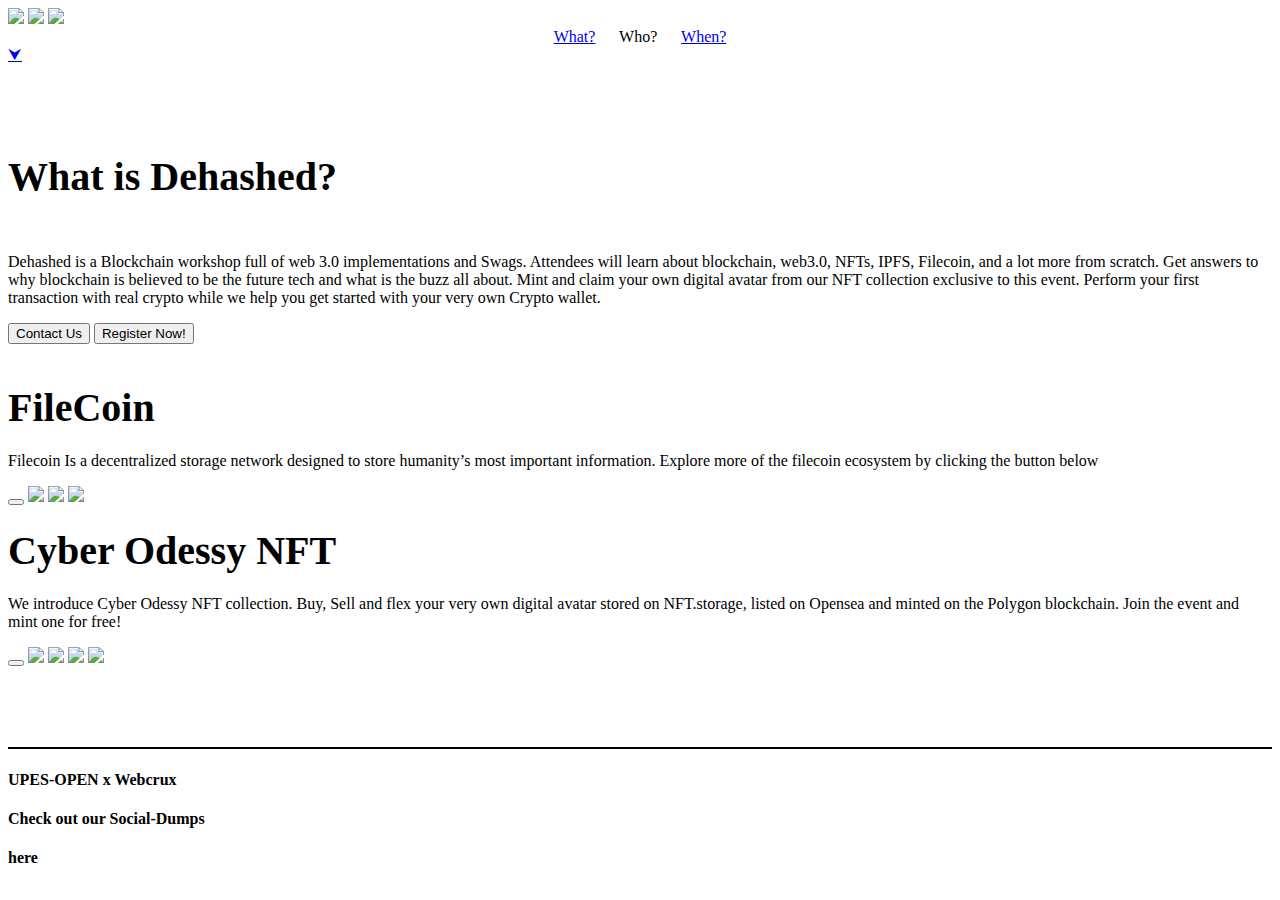
==== Home and when/index.html @ 9d35557b "Create index.html" ====
<!DOCTYPE html>
<html>
<head>
  <link rel="preconnect" href="https://fonts.googleapis.com">
<link rel="preconnect" href="https://fonts.gstatic.com" crossorigin>
<link href="https://fonts.googleapis.com/css2?family=Josefin+Sans:ital,wght@0,100;0,200;0,300;0,400;0,500;0,600;0,700;1,100;1,200;1,300;1,400;1,500;1,600;1,700&display=swap" rel="stylesheet">
<meta name="viewport" content="width=device-width, initial-scale=1">
<link rel="stylesheet" href="style.css">

</head>
<body>
<!-- <h1 class="heading" style="text-align: center;" >Dehashed</h1> -->
<img id="dehashed" src="Dehashed.png">
<img id="tape1" src="tape1.png">
<img id="tape2" src ="tape2.png">
<div class="nav" style="text-align: center;">
    <a class="f1" href="index1.html">What?</a> 
    &nbsp;&nbsp;&nbsp;&nbsp;
    <a class="f2">Who?</a>
    &nbsp;&nbsp;&nbsp;&nbsp;
    <a class="f3" href="when.html">When?</a>



</div>
<a href="#section 2" id="finally" class="lala">&#11167</a>

  
  
<br>
<br>
<br>

<div class="card">
  <div class="container">
    <h4 font = "Red hat display" style="font-size: 40px;"><b>What is Dehashed?</b></h4> 
    <p>Dehashed is a Blockchain workshop full of web 3.0 implementations and Swags. Attendees will learn about blockchain, web3.0, NFTs, IPFS, Filecoin, and a lot more from scratch. Get answers to why blockchain is believed to be the future tech and what is the buzz all about. Mint and claim your own digital avatar from our NFT collection exclusive to this event. Perform your first transaction with real crypto while we help you get started with your very own Crypto wallet.</p> 
    <button type="button" class = "TheGreyOne">Contact Us</button>
    <button type="button" class = "TheRedOne">Register Now!</button>
    
  </div>
</div>


<br>
<div class="leftcard">
    <div class="container">
      <h4><b style="font-size: 40px;">FileCoin</b></h4> 
      <p>Filecoin Is a decentralized storage network designed to store humanity’s most important information. Explore more of the filecoin ecosystem by clicking the button below</p>
      <button type="button" class = "TheRed"></button>
      <img id = "fff" src="fff.png">
      <img id="arrow" src="arrow.png">
      <img id="line" src="line.png">
    
    </div>
  </div>
  
  <div class="rightcard" id="section 2">
    <div class="container">
      <h4><b style="font-size: 40px;">Cyber Odessy NFT</b></h4> 
      <p>We introduce Cyber Odessy NFT collection. Buy, Sell and flex your very own digital avatar stored on NFT.storage, listed on Opensea and minted on the Polygon blockchain. Join the event and mint one for free!</p>
      <button type="button" class = "howMany"></button>
      <img id="arrow1" src="arrow1.png">
      <img id="line1" src="line1.png">
      <img id="square" src="square.png">
      <img id="c" src="c.png">
    </div>
  </div>
  <br>
  <br>
  <br>
  &nbsp;&nbsp;&nbsp;
  <hr size="2px" color="black" id="please">
  <h4 class="sbs" font="red hat display">UPES-OPEN x Webcrux </h4>
  <h4 class="ss">Check out our Social-Dumps </h4>
  <h4 class="sideBYside">here</h4>
  <!-- <h4 class="ss" font="red hat display">Check out our Social-dumps</h4> -->
  <!-- <h4 class="sideBYside" font="red hat display">here</h4> -->
  
  

</body>
</html>
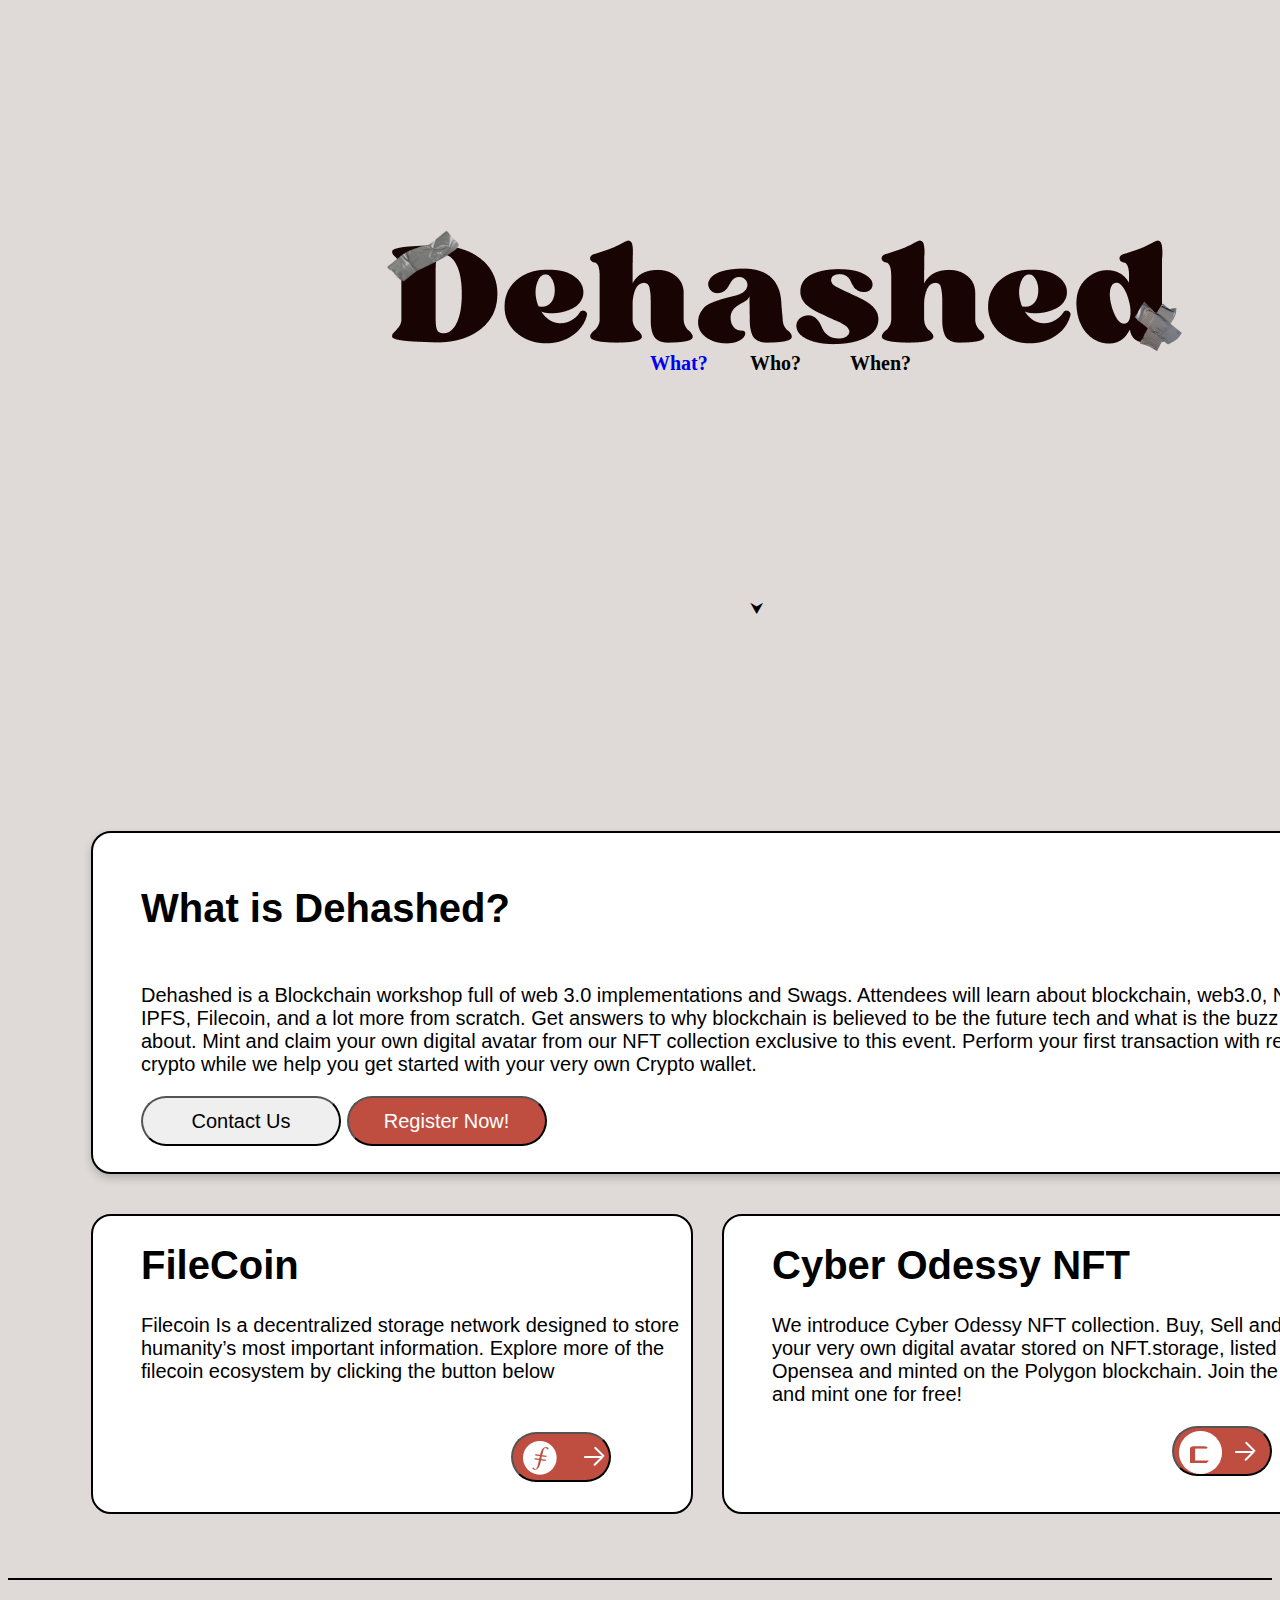
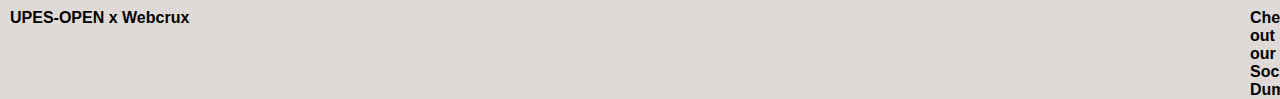
==== commit 24d9445c: "Added Home and When Page by Rohin and Smriti" ====
--- a/Home and when/index.html
+++ b/Home and when/index.html
@@ -1,83 +1,83 @@
-<!DOCTYPE html>
-<html>
-<head>
-  <link rel="preconnect" href="https://fonts.googleapis.com">
-<link rel="preconnect" href="https://fonts.gstatic.com" crossorigin>
-<link href="https://fonts.googleapis.com/css2?family=Josefin+Sans:ital,wght@0,100;0,200;0,300;0,400;0,500;0,600;0,700;1,100;1,200;1,300;1,400;1,500;1,600;1,700&display=swap" rel="stylesheet">
-<meta name="viewport" content="width=device-width, initial-scale=1">
-<link rel="stylesheet" href="style.css">
-
-</head>
-<body>
-<!-- <h1 class="heading" style="text-align: center;" >Dehashed</h1> -->
-<img id="dehashed" src="Dehashed.png">
-<img id="tape1" src="tape1.png">
-<img id="tape2" src ="tape2.png">
-<div class="nav" style="text-align: center;">
-    <a class="f1" href="index1.html">What?</a> 
-    &nbsp;&nbsp;&nbsp;&nbsp;
-    <a class="f2">Who?</a>
-    &nbsp;&nbsp;&nbsp;&nbsp;
-    <a class="f3" href="when.html">When?</a>
-
-
-
-</div>
-<a href="#section 2" id="finally" class="lala">&#11167</a>
-
-  
-  
-<br>
-<br>
-<br>
-
-<div class="card">
-  <div class="container">
-    <h4 font = "Red hat display" style="font-size: 40px;"><b>What is Dehashed?</b></h4> 
-    <p>Dehashed is a Blockchain workshop full of web 3.0 implementations and Swags. Attendees will learn about blockchain, web3.0, NFTs, IPFS, Filecoin, and a lot more from scratch. Get answers to why blockchain is believed to be the future tech and what is the buzz all about. Mint and claim your own digital avatar from our NFT collection exclusive to this event. Perform your first transaction with real crypto while we help you get started with your very own Crypto wallet.</p> 
-    <button type="button" class = "TheGreyOne">Contact Us</button>
-    <button type="button" class = "TheRedOne">Register Now!</button>
-    
-  </div>
-</div>
-
-
-<br>
-<div class="leftcard">
-    <div class="container">
-      <h4><b style="font-size: 40px;">FileCoin</b></h4> 
-      <p>Filecoin Is a decentralized storage network designed to store humanity’s most important information. Explore more of the filecoin ecosystem by clicking the button below</p>
-      <button type="button" class = "TheRed"></button>
-      <img id = "fff" src="fff.png">
-      <img id="arrow" src="arrow.png">
-      <img id="line" src="line.png">
-    
-    </div>
-  </div>
-  
-  <div class="rightcard" id="section 2">
-    <div class="container">
-      <h4><b style="font-size: 40px;">Cyber Odessy NFT</b></h4> 
-      <p>We introduce Cyber Odessy NFT collection. Buy, Sell and flex your very own digital avatar stored on NFT.storage, listed on Opensea and minted on the Polygon blockchain. Join the event and mint one for free!</p>
-      <button type="button" class = "howMany"></button>
-      <img id="arrow1" src="arrow1.png">
-      <img id="line1" src="line1.png">
-      <img id="square" src="square.png">
-      <img id="c" src="c.png">
-    </div>
-  </div>
-  <br>
-  <br>
-  <br>
-  &nbsp;&nbsp;&nbsp;
-  <hr size="2px" color="black" id="please">
-  <h4 class="sbs" font="red hat display">UPES-OPEN x Webcrux </h4>
-  <h4 class="ss">Check out our Social-Dumps </h4>
-  <h4 class="sideBYside">here</h4>
-  <!-- <h4 class="ss" font="red hat display">Check out our Social-dumps</h4> -->
-  <!-- <h4 class="sideBYside" font="red hat display">here</h4> -->
-  
-  
-
-</body>
-</html> 
+<!DOCTYPE html>
+<html>
+<head>
+  <link rel="preconnect" href="https://fonts.googleapis.com">
+<link rel="preconnect" href="https://fonts.gstatic.com" crossorigin>
+<link href="https://fonts.googleapis.com/css2?family=Josefin+Sans:ital,wght@0,100;0,200;0,300;0,400;0,500;0,600;0,700;1,100;1,200;1,300;1,400;1,500;1,600;1,700&display=swap" rel="stylesheet">
+<meta name="viewport" content="width=device-width, initial-scale=1">
+<link rel="stylesheet" href="style.css">
+
+</head>
+<body>
+<!-- <h1 class="heading" style="text-align: center;" >Dehashed</h1> -->
+<img id="dehashed" src="Dehashed.png">
+<img id="tape1" src="tape1.png">
+<img id="tape2" src ="tape2.png">
+<div class="nav" style="text-align: center;">
+    <a class="f1" href="index1.html">What?</a> 
+    &nbsp;&nbsp;&nbsp;&nbsp;
+    <a class="f2">Who?</a>
+    &nbsp;&nbsp;&nbsp;&nbsp;
+    <a class="f3" href="when.html">When?</a>
+
+
+
+</div>
+<a href="#section 2" id="finally" class="lala">&#11167</a>
+
+  
+  
+<br>
+<br>
+<br>
+
+<div class="card">
+  <div class="container">
+    <h4 font = "Red hat display" style="font-size: 40px;"><b>What is Dehashed?</b></h4> 
+    <p>Dehashed is a Blockchain workshop full of web 3.0 implementations and Swags. Attendees will learn about blockchain, web3.0, NFTs, IPFS, Filecoin, and a lot more from scratch. Get answers to why blockchain is believed to be the future tech and what is the buzz all about. Mint and claim your own digital avatar from our NFT collection exclusive to this event. Perform your first transaction with real crypto while we help you get started with your very own Crypto wallet.</p> 
+    <button type="button" class = "TheGreyOne">Contact Us</button>
+    <button type="button" class = "TheRedOne">Register Now!</button>
+    
+  </div>
+</div>
+
+
+<br>
+<div class="leftcard">
+    <div class="container">
+      <h4><b style="font-size: 40px;">FileCoin</b></h4> 
+      <p>Filecoin Is a decentralized storage network designed to store humanity’s most important information. Explore more of the filecoin ecosystem by clicking the button below</p>
+      <button type="button" class = "TheRed"></button>
+      <img id = "fff" src="fff.png">
+      <img id="arrow" src="arrow.png">
+      <img id="line" src="line.png">
+    
+    </div>
+  </div>
+  
+  <div class="rightcard" id="section 2">
+    <div class="container">
+      <h4><b style="font-size: 40px;">Cyber Odessy NFT</b></h4> 
+      <p>We introduce Cyber Odessy NFT collection. Buy, Sell and flex your very own digital avatar stored on NFT.storage, listed on Opensea and minted on the Polygon blockchain. Join the event and mint one for free!</p>
+      <button type="button" class = "howMany"></button>
+      <img id="arrow1" src="arrow1.png">
+      <img id="line1" src="line1.png">
+      <img id="square" src="square.png">
+      <img id="c" src="c.png">
+    </div>
+  </div>
+  <br>
+  <br>
+  <br>
+  &nbsp;&nbsp;&nbsp;
+  <hr size="2px" color="black" id="please">
+  <h4 class="sbs" font="red hat display">UPES-OPEN x Webcrux </h4>
+  <h4 class="ss">Check out our Social-Dumps </h4>
+  <h4 class="sideBYside">here</h4>
+  <!-- <h4 class="ss" font="red hat display">Check out our Social-dumps</h4> -->
+  <!-- <h4 class="sideBYside" font="red hat display">here</h4> -->
+  
+  
+
+</body>
+</html> 
--- a/Home and when/style.css
+++ b/Home and when/style.css
@@ -0,0 +1,296 @@
+body{
+    background-color: #DFDAD7;
+}
+.heading{
+    position: absolute;
+    margin-top: 307px;
+    font-family:sergio Trendy;
+    left: 327px;
+  
+}
+.card {
+  box-shadow: 0 4px 8px 0 rgba(0,0,0,0.2);
+  transition: 0.3s;
+  box-sizing: border-box;
+    position: absolute;
+    top:831px;
+    width: 1269px;
+    height: 343px;
+    left:91px;
+    background: #FFFFFF;
+    border: 2px solid #000000;
+    border-radius: 20px;
+}
+.container{
+  font-family: 'Josefin-Sans', sans-serif;
+}
+
+.card:hover {
+  box-shadow: 0 8px 16px 0 rgba(0,0,0,0.2);
+}
+.leftcard {
+    box-sizing: border-box;
+
+position: absolute;
+width: 602px;
+height: 300px;
+top: 1214px;
+left: 91px;
+
+background: #FFFFFF;
+border: 2px solid #000000;
+border-radius: 20px;
+}
+.leftcard:hover {
+    box-shadow: 0 8px 16px 0 rgba(0,0,0,0.2);
+}
+.rightcard{
+    box-sizing: border-box;
+
+position: absolute;
+width: 638px;
+height: 300px;
+left: 722px;
+top: 1214px;
+
+
+background: #FFFFFF;
+border: 2px solid #000000;
+border-radius: 20px;
+font-family: 'Josefin-Sans' sans-serif;
+}
+
+.rightcard:hover {
+    box-shadow: 0 8px 16px 0 rgba(0,0,0,0.2);
+}
+
+img {
+  border-radius: 5px 5px 0 0;
+}
+
+.container {
+  /* padding: 2px 50px; */
+  padding-top: -100px;
+  padding-left: 48px;
+  font-size: 20px;
+}
+.heading {
+
+font-family: 'Sergio Trendy';
+font-style: normal;
+font-weight: 400;
+font-size: 145.845px;
+line-height: 156px;
+
+color: #180403;
+
+}
+.nav{
+font-family: 'Josefin -Sans', sans -serif;
+font-style: normal;
+font-weight: 600;
+font-size: 20px;
+line-height: 26px;
+margin-top: -100px;
+
+}
+.f1{
+    position: absolute;
+    top:350px;
+    left: 650px;
+}
+.f2{
+    position: absolute;
+    top:350px;
+    left: 750px;
+}
+.f3{
+    position: absolute;
+    top:350px;
+    left: 850px;
+}
+.f1:link{
+  text-decoration: none;
+}
+.f1:visited{
+    color: #BF4E40;
+}
+.f1:hover{
+    text-decoration: underline;
+}
+.f2:hover{
+  color: #BF4E40;
+}
+.f2:hover{
+  text-decoration: underline;
+}
+.f3:visited{
+    color: #000;
+}
+.f3:link{
+    text-decoration: none;
+    color: #000;
+    }
+.f3:hover{
+    color: #BF4E40;
+    text-decoration: underline;
+}
+.f3:active{
+    color: #BF4E40;
+    text-decoration: none;
+    }
+.lala:link{
+  color: #000000;
+}
+.lala:link{
+  text-decoration: none;
+}
+#finally:link{
+  color: #000000;
+  position: absolute;
+  left: 750px;
+}
+.lala:hover{
+  color: black;
+}
+.lala:focus{
+  color: #000;
+}
+.lala:visited{
+  color: #000;
+}
+.lala{
+    position: absolute;
+    top:600px;
+}
+.TheGreyOne{
+  height: 50px;
+  width: 200px;
+  border-radius: 50px;
+  font-size: 20px;
+}
+.TheRedOne{
+  height: 50px;
+  width: 200px;
+  border-radius: 50px;
+  font-size: 20px;
+  background-color:#BF4E40 ;
+  color: #FFFFFF;
+}
+#please{
+  position: inherit;
+  margin-top: 1500px;
+}
+.TheRed{
+  position: absolute;
+  height: 50px;
+  width: 100px;
+  margin-left: 370px;
+  bottom: 30px;
+  border-radius: 50px;
+  font-size: 20px;
+  background-color:#BF4E40 ;
+  color: #FFFFFF;
+}
+.howMany{
+  height: 50px;
+  width: 100px;
+  margin-left: 400px;
+
+  border-radius: 50px;
+  font-size: 20px;
+  background-color:#BF4E40 ;
+  color: #FFFFFF;
+}
+
+.sbs{
+  font-family: 'Josefin -Sans', sans-serif;
+  position: absolute;
+  bottom: -10;
+  left: 10px;
+}
+.ss{
+    font-family: 'Josefin -Sans', sans-serif;
+    position: absolute;
+    bottom: -10;
+    left: 1250px;
+  }
+.sideBYside{
+    font-family: 'Josefin -Sans', sans-serif;
+    position: absolute;
+    bottom: -10;
+    left: 1470px;
+  }
+  #dehashed{
+    position: absolute;
+    top: 240px;
+    left: 391px;
+  }
+  
+  #tape1{
+    position: absolute;
+    top: 180px;
+    left: 340px;
+  }
+  #tape2{
+    position: absolute;
+    top: 300px;
+    left: 1120px;
+  }
+ 
+  #fff{
+    position: absolute;
+    top: 225px;
+    left: 430px;
+    background-color: #BF4E40;
+  }
+  #arrow{
+    position: absolute;
+    top: 230px;
+    left: 500px;
+    background-color: #BF4E40;
+  }
+  #line{
+    position: absolute;
+    top: 240px;
+    left: 490px;
+    background-color: #BF4E40;
+  }
+  #arrow1{
+    position: absolute;
+    top: 225px;
+    left: 520px;
+    background-color: #BF4E40;
+  }
+  #line1{
+    position: absolute;
+    top: 235px;
+    left: 510px;
+    background-color: #BF4E40;
+  }
+  #square{
+    size: 1px;
+    position: absolute;
+    top: 215px;
+    left: 455px;
+    
+  }
+  #c{
+    position: absolute;
+    top: 230px;
+    left: 465px;
+    background-color: #FFFFFF;
+    
+  }
+/* .sideBYside{
+  font-family: 'Josefin -Sans', sans-serif;
+  position: absolute;
+  bottom: -470px;
+  right: 10px;
+}
+.ss{
+  font-family: 'Josefin -Sans', sans-serif;
+  position: absolute;
+  bottom: -470px;
+  right: 46px;
+} */